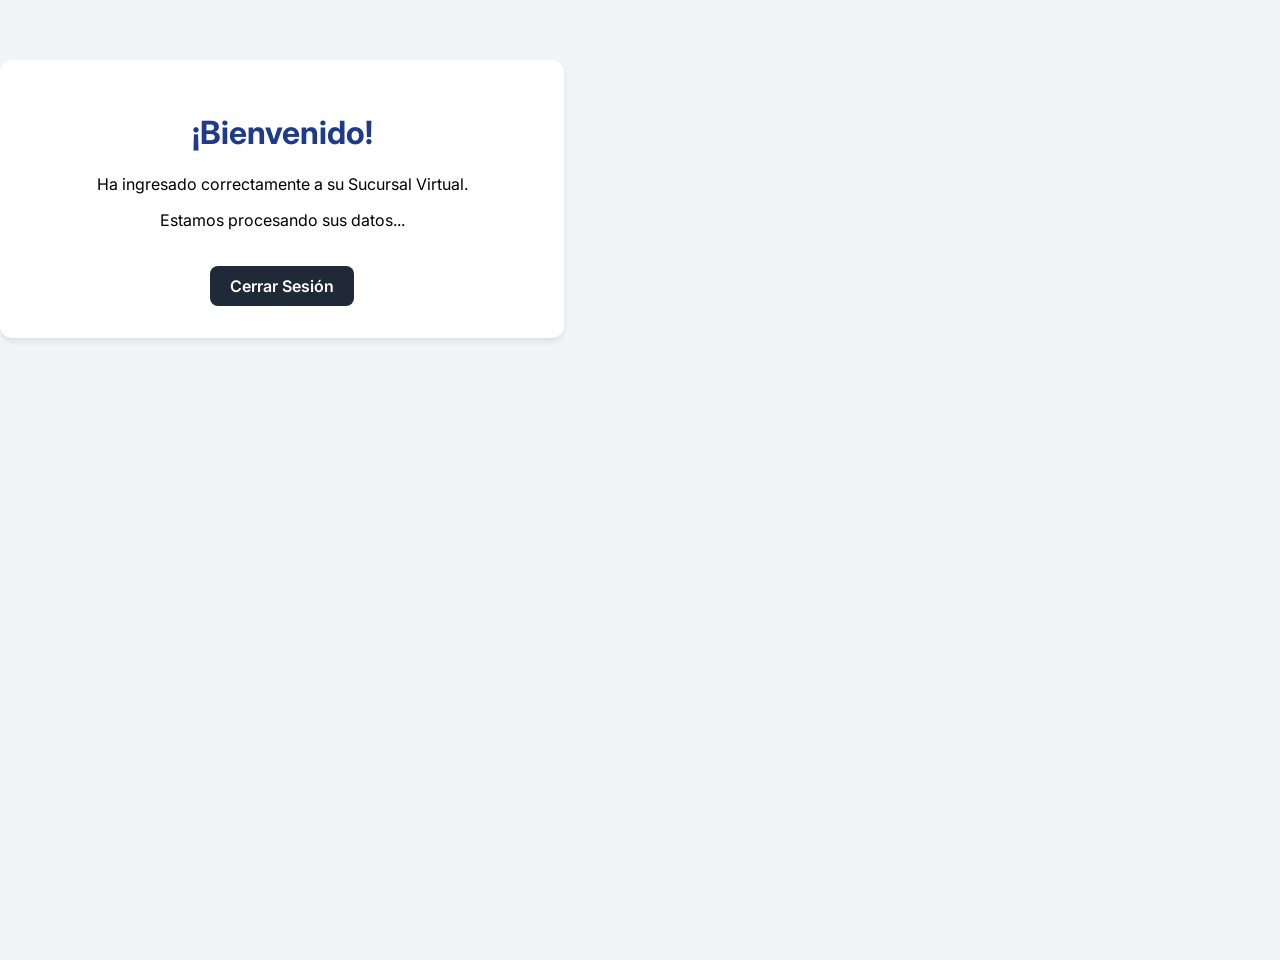
==== bienvenida.html @ 08e69972 "Implement secure keypad with navigation and responsive design in branch banco" ====
<!DOCTYPE html>
<html lang="es">

<head>
    <meta charset="UTF-8">
    <meta name="viewport" content="width=device-width, initial-scale=1.0">
    <title>Bienvenido - Su Banco</title>
    <!-- Reusing the main stylesheet for consistency -->
    <link rel="stylesheet" href="style.css">
    <link href="https://fonts.googleapis.com/css2?family=Inter:wght@400;600&display=swap" rel="stylesheet">
    <style>
        .welcome-container {
            text-align: center;
            padding: 2rem;
            background: white;
            border-radius: 12px;
            box-shadow: 0 4px 6px -1px rgba(0, 0, 0, 0.1);
            max-width: 500px;
            width: 90%;
        }

        .btn-back {
            display: inline-block;
            margin-top: 20px;
            padding: 10px 20px;
            background-color: #1f2937;
            color: white;
            text-decoration: none;
            border-radius: 8px;
            font-weight: 600;
        }

        .btn-back:hover {
            background-color: #374151;
        }
    </style>
</head>

<body>
    <div class="welcome-container">
        <h1 style="color: #1e3a8a;">¡Bienvenido!</h1>
        <p>Ha ingresado correctamente a su Sucursal Virtual.</p>
        <p>Estamos procesando sus datos...</p>
        <a href="index.html" class="btn-back">Cerrar Sesión</a>
    </div>
</body>

</html>
---- style.css ----
/* Global Styles for layout and presentation */
body {
    margin: 0;
    padding: 0;
    font-family: 'Inter', sans-serif;
    background-color: #f3f4f6;
    /* Light gray background */
    display: flex;
    justify-content: center;
    align-items: center;
    min-height: 100vh;
}

/* User Provided Styles */
#teclado {
    border: 1px solid #d1d5db;
    /* Softer grey */
    width: 200px;
    height: 270px;
    text-align: center;
    background: white;
    border-radius: 12px;
    /* Smooth corners */
    padding-top: 10px;
    box-shadow: 0 4px 6px -1px rgba(0, 0, 0, 0.1), 0 2px 4px -1px rgba(0, 0, 0, 0.06);
    transition: all 0.3s ease;
}

/* Hover effect on the container itself */
#teclado:hover {
    box-shadow: 0 10px 15px -3px rgba(0, 0, 0, 0.1), 0 4px 6px -2px rgba(0, 0, 0, 0.05);
    border-color: #9ca3af;
}

.clave {
    width: 202px;
    /* Matching the visual width including borders */
    height: 48px;
    /* Slightly taller for better touch target */
    padding-left: 10px;
    box-sizing: border-box;
    margin-bottom: 15px;
    border: 1px solid #d1d5db;
    border-radius: 8px;
    font-size: 16px;
    outline: none;
    transition: border-color 0.2s;
}

.clave:focus {
    border-color: #2563eb;
    /* Blue focus ring */
}

.tecla {
    width: 60px;
    height: 60px;
    background: #1f2937;
    /* Darker black/grey */
    color: white;
    border: none;
    border-radius: 12px;
    margin-top: 5px;
    font-size: 18px;
    font-weight: 600;
    cursor: pointer;
    transition: transform 0.1s active, background 0.2s;
}

.tecla:hover {
    background: #374151;
}

.tecla:active {
    transform: scale(0.95);
}

.borrar {
    width: 90px;
    background: #dc2626;
    /* Red for delete */
}

.ingresar {
    width: 90px;
    background: #059669;
    /* Green for enter */
}

.ingresar:hover {
    background: #10b981;
}

.borrar:hover {
    background: #ef4444;
}

/* Navigation Bar */
#navbar {
    position: fixed;
    top: 0;
    width: 100%;
    background-color: #111827;
    /* Dark background */
    color: white;
    padding: 1rem 0;
    z-index: 1000;
    box-shadow: 0 2px 10px rgba(0, 0, 0, 0.3);
}

#navbar ul {
    list-style: none;
    margin: 0;
    padding: 0;
    display: flex;
    justify-content: center;
    gap: 2rem;
}

#navbar a {
    color: white;
    text-decoration: none;
    font-weight: 500;
    font-size: 1.1rem;
    padding: 0.5rem 1rem;
    border-radius: 6px;
    transition: background 0.3s;
}

#navbar a:hover {
    background-color: #374151;
}

/* Page Sections */
body {
    /* Reset body flex centering since we now have full page sections */
    display: block;
    padding-top: 60px;
    /* Offset for fixed navbar */
}

main {
    scroll-behavior: smooth;
    /* Native smooth scroll fallback */
}

.full-screen-section {
    min-height: 100vh;
    display: flex;
    flex-direction: column;
    justify-content: center;
    align-items: center;
    padding: 2rem;
    box-sizing: border-box;
    border-bottom: 1px solid #e5e7eb;
}

#inicio {
    background: linear-gradient(135deg, #eff6ff 0%, #ffffff 100%);
}

#inicio h1 {
    font-size: 3rem;
    color: #1e3a8a;
    margin-bottom: 1rem;
}

#sucursal {
    background-color: #f3f4f6;
}

.section-title {
    font-size: 2rem;
    color: #374151;
    margin-bottom: 2rem;
}

/* Keyboard Container Adjustments */
.caja_clave {
    width: auto;
    /* Let it flow in the section */
    margin: 0;
    display: flex;
    flex-direction: column;
    align-items: center;
}

/* Responsive adjustments */
@media (max-width: 600px) {

    /* Adjust Navigation for mobile */
    #navbar {
        padding: 0.5rem 0;
    }

    #navbar ul {
        gap: 1rem;
        font-size: 0.9rem;
    }

    #navbar a {
        padding: 0.4rem 0.6rem;
    }

    /* Adjust headings */
    #inicio h1 {
        font-size: 2rem;
        text-align: center;
    }

    .section-title {
        font-size: 1.5rem;
    }

    /* Keypad Adjustments */
    .caja_clave {
        /* Remove fixed scale if possible, or use logic to fit width */
        width: 100%;
        max-width: 300px;
        /* Ensure it fits in small screens */
    }

    /* Ensure specific elements scale down if needed */
    #teclado {
        transform: scale(0.9);
        /* Slight shrink for very narrow screens */
        transform-origin: top center;
        margin-bottom: -30px;
        /* Compensate for scale shrinkage gap */
    }
}

@media (max-width: 350px) {

    /* Very small screens (iPhone SE, Fold) */
    #teclado {
        transform: scale(0.8);
    }

    #navbar ul {
        gap: 0.5rem;
        font-size: 0.8rem;
    }
}
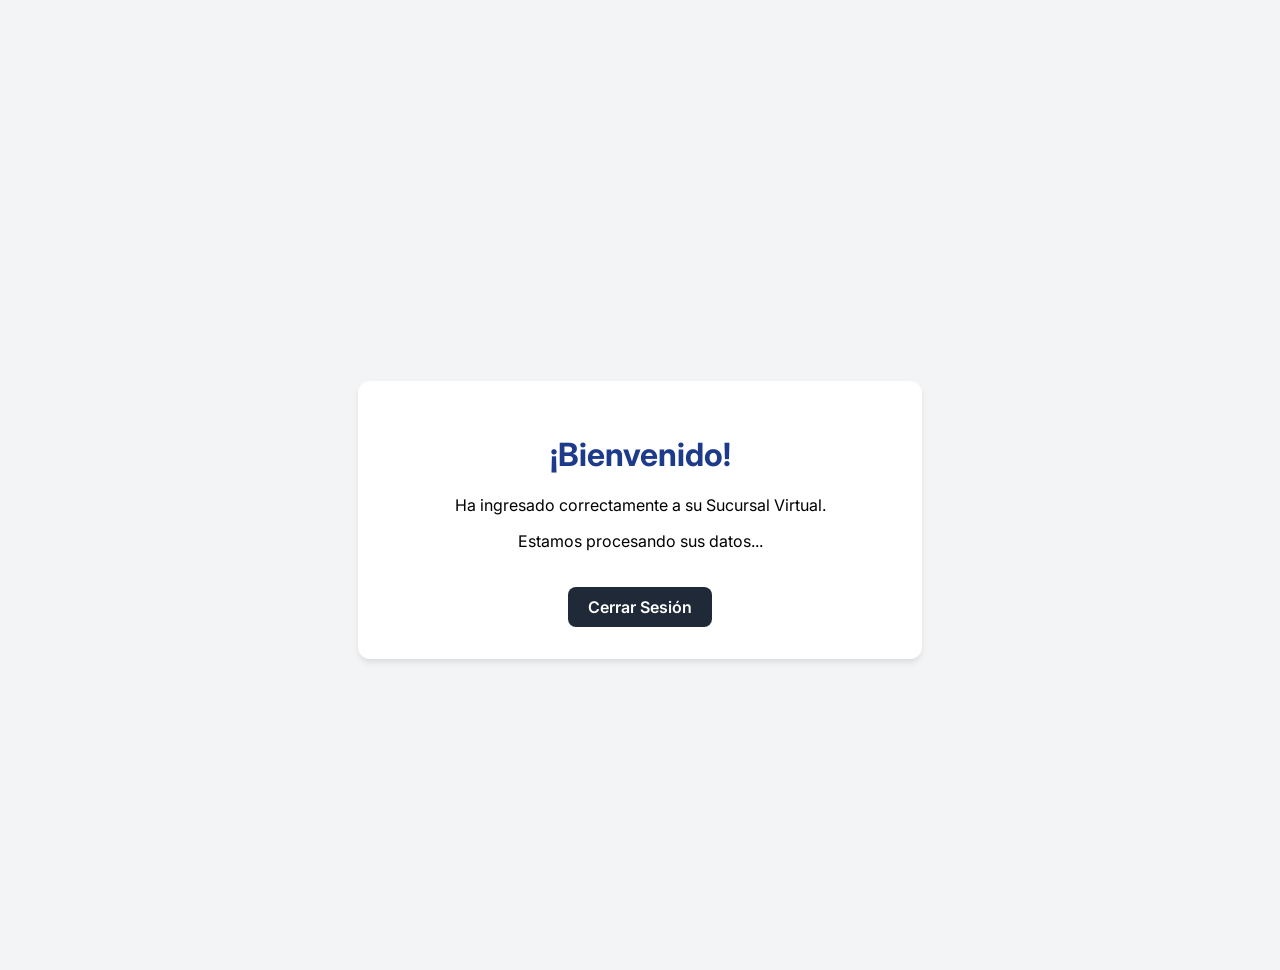
==== commit 3b8627a1: "Mejora de maquetación: navbar responsive, footer y centrado de bienvenida" ====
--- a/bienvenida.html
+++ b/bienvenida.html
@@ -9,6 +9,15 @@
     <link rel="stylesheet" href="style.css">
     <link href="https://fonts.googleapis.com/css2?family=Inter:wght@400;600&display=swap" rel="stylesheet">
     <style>
+        body {
+            display: flex;
+            justify-content: center;
+            align-items: center;
+            min-height: 100vh;
+            margin: 0;
+            background-color: #f3f4f6;
+        }
+
         .welcome-container {
             text-align: center;
             padding: 2rem;
--- a/style.css
+++ b/style.css
@@ -95,17 +95,44 @@
     background: #ef4444;
 }
 
-/* Navigation Bar */
-#navbar {
+/* Page Layout */
+body {
+    display: block;
+    padding-top: 70px;
+    /* Offset for fixed header */
+}
+
+/* Header & Navbar */
+#main-header {
     position: fixed;
     top: 0;
+    left: 0;
     width: 100%;
-    background-color: #111827;
-    /* Dark background */
-    color: white;
-    padding: 1rem 0;
+    background: rgba(255, 255, 255, 0.95);
+    backdrop-filter: blur(10px);
+    box-shadow: 0 2px 15px rgba(0, 0, 0, 0.05);
     z-index: 1000;
-    box-shadow: 0 2px 10px rgba(0, 0, 0, 0.3);
+    height: 70px;
+}
+
+.header-container {
+    max-width: 1200px;
+    margin: 0 auto;
+    padding: 0 2rem;
+    height: 100%;
+    display: flex;
+    justify-content: space-between;
+    align-items: center;
+}
+
+.logo {
+    display: flex;
+    align-items: center;
+    gap: 10px;
+    font-weight: 700;
+    font-size: 1.5rem;
+    color: #1e3a8a;
+    cursor: default;
 }
 
 #navbar ul {
@@ -113,30 +140,92 @@
     margin: 0;
     padding: 0;
     display: flex;
-    justify-content: center;
     gap: 2rem;
 }
 
 #navbar a {
+    text-decoration: none;
+    color: #4b5563;
+    font-weight: 500;
+    transition: color 0.3s;
+    font-size: 1rem;
+}
+
+#navbar a:hover {
+    color: #2563eb;
+}
+
+/* Mobile Menu Toggle */
+.mobile-menu-toggle {
+    display: none;
+    flex-direction: column;
+    justify-content: space-between;
+    width: 30px;
+    height: 21px;
+    background: transparent;
+    border: none;
+    cursor: pointer;
+    padding: 0;
+    z-index: 1100;
+}
+
+.mobile-menu-toggle span {
+    width: 100%;
+    height: 3px;
+    background-color: #1e3a8a;
+    border-radius: 10px;
+    transition: all 0.3s ease;
+}
+
+/* Footer */
+#main-footer {
+    background-color: #111827;
+    color: #f3f4f6;
+    padding: 4rem 2rem 1rem;
+}
+
+.footer-container {
+    max-width: 1200px;
+    margin: 0 auto;
+    display: grid;
+    grid-template-columns: repeat(auto-fit, minmax(250px, 1fr));
+    gap: 3rem;
+    margin-bottom: 3rem;
+}
+
+.footer-section h3,
+.footer-section h4 {
     color: white;
+    margin-bottom: 1.5rem;
+}
+
+.footer-section ul {
+    list-style: none;
+    padding: 0;
+}
+
+.footer-section ul li {
+    margin-bottom: 0.8rem;
+}
+
+.footer-section a {
+    color: #9ca3af;
     text-decoration: none;
-    font-weight: 500;
-    font-size: 1.1rem;
-    padding: 0.5rem 1rem;
-    border-radius: 6px;
-    transition: background 0.3s;
-}
-
-#navbar a:hover {
-    background-color: #374151;
-}
-
-/* Page Sections */
-body {
-    /* Reset body flex centering since we now have full page sections */
-    display: block;
-    padding-top: 60px;
-    /* Offset for fixed navbar */
+    transition: color 0.3s;
+}
+
+.footer-section a:hover {
+    color: white;
+}
+
+.footer-bottom {
+    max-width: 1200px;
+    margin: 0 auto;
+    padding-top: 2rem;
+    border-top: 1px solid #374151;
+    text-align: center;
+    font-size: 0.9rem;
+    color: #6b7280;
 }
 
 main {
@@ -185,60 +274,80 @@
     align-items: center;
 }
 
-/* Responsive adjustments */
-@media (max-width: 600px) {
-
-    /* Adjust Navigation for mobile */
+/* Media Queries */
+@media (max-width: 768px) {
+    .mobile-menu-toggle {
+        display: flex;
+    }
+
     #navbar {
-        padding: 0.5rem 0;
+        position: fixed;
+        top: 0;
+        right: -100%;
+        width: 70%;
+        height: 100vh;
+        background: white;
+        padding-top: 100px;
+        transition: 0.4s ease;
+        box-shadow: -10px 0 20px rgba(0, 0, 0, 0.1);
+        display: block;
+        /* Ensure it's not hidden by flex logic */
+    }
+
+    #navbar.active {
+        right: 0;
     }
 
     #navbar ul {
-        gap: 1rem;
-        font-size: 0.9rem;
+        flex-direction: column;
+        align-items: center;
+        gap: 2.5rem;
     }
 
     #navbar a {
-        padding: 0.4rem 0.6rem;
-    }
-
-    /* Adjust headings */
+        font-size: 1.25rem;
+        color: #1e3a8a;
+    }
+
+    .mobile-menu-toggle.active span:nth-child(1) {
+        transform: rotate(45deg) translate(5px, 6px);
+    }
+
+    .mobile-menu-toggle.active span:nth-child(2) {
+        opacity: 0;
+    }
+
+    .mobile-menu-toggle.active span:nth-child(3) {
+        transform: rotate(-45deg) translate(7px, -8px);
+    }
+
+    #inicio h1 {
+        font-size: 2.5rem;
+        text-align: center;
+    }
+
+    .footer-container {
+        grid-template-columns: 1fr;
+        text-align: center;
+        gap: 2rem;
+    }
+}
+
+@media (max-width: 480px) {
+    .header-container {
+        padding: 0 1rem;
+    }
+
     #inicio h1 {
         font-size: 2rem;
-        text-align: center;
     }
 
     .section-title {
         font-size: 1.5rem;
     }
 
-    /* Keypad Adjustments */
-    .caja_clave {
-        /* Remove fixed scale if possible, or use logic to fit width */
-        width: 100%;
-        max-width: 300px;
-        /* Ensure it fits in small screens */
-    }
-
-    /* Ensure specific elements scale down if needed */
     #teclado {
-        transform: scale(0.9);
-        /* Slight shrink for very narrow screens */
-        transform-origin: top center;
-        margin-bottom: -30px;
-        /* Compensate for scale shrinkage gap */
-    }
-}
-
-@media (max-width: 350px) {
-
-    /* Very small screens (iPhone SE, Fold) */
-    #teclado {
-        transform: scale(0.8);
-    }
-
-    #navbar ul {
-        gap: 0.5rem;
-        font-size: 0.8rem;
+        transform: scale(0.85);
+        margin-bottom: -40px;
     }
 }
